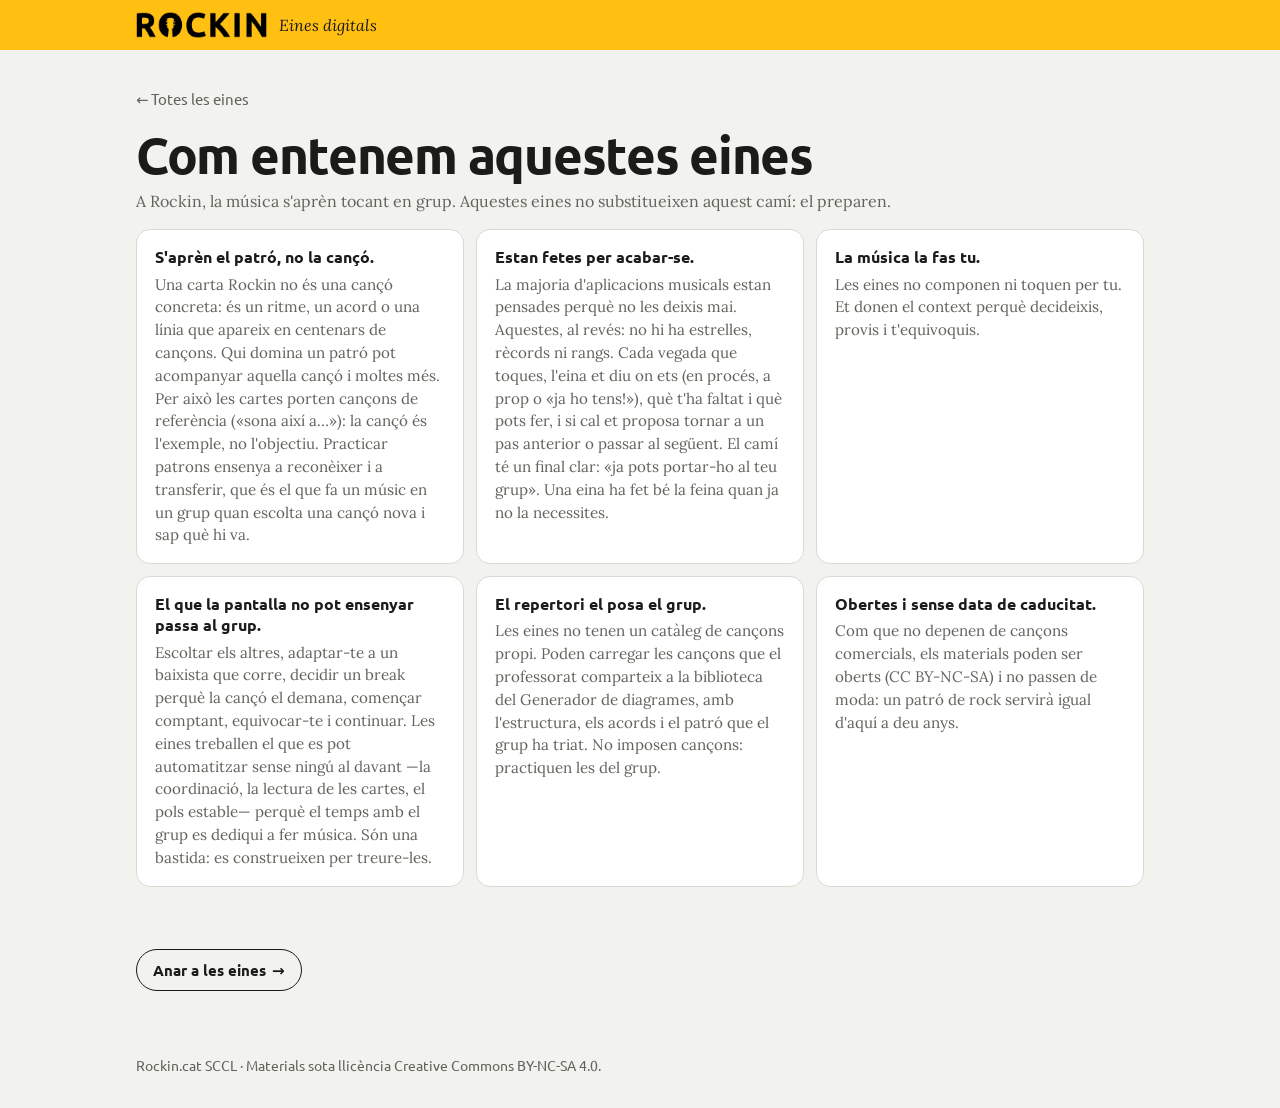
==== com-les-entenem.html @ 5605cfcc "«Com entenem aquestes eines» passa a una pàgina pròpia" ====
<!doctype html>
<html lang="ca">
<head>
<meta charset="utf-8">
<meta name="viewport" content="width=device-width, initial-scale=1, viewport-fit=cover">
<title>Com entenem les eines Rockin</title>
<meta name="description" content="Per què les eines digitals Rockin funcionen com a bastides: patrons, final del camí, el grup com a destí.">
<link rel="icon" type="image/png" href="marca/favicon.png">
<link rel="preconnect" href="https://fonts.googleapis.com">
<link rel="preconnect" href="https://fonts.gstatic.com" crossorigin>
<link href="https://fonts.googleapis.com/css2?family=Lora:ital,wght@0,400;0,600;1,400&family=Ubuntu:wght@400;500;700&family=Ubuntu+Mono&display=swap" rel="stylesheet">
<style>
/* Portada: barra groga Rockin, presentació breu i eines agrupades per ús (aprendre a tocar / preparar i crear) */
:root{
  --paper:#F2F2EF; --surface:#FFFFFF; --ink:#1B1B19; --muted:#63625C; --line:#DAD9D3;
  --yellow:#FFC012; --on-yellow:#1B1B19;
  --c-gtr:#E8A800; --c-bass:#1FA597; --c-drum:#E2476F; --c-keys:#2E95D3; --c-lang:#8A63D2; --c-voice:#E07A2E; --c-tools:#4F5B66;
  --f-ui:'Ubuntu','Trebuchet MS',system-ui,sans-serif; --f-text:'Lora',Georgia,serif; --f-mono:'Ubuntu Mono',ui-monospace,Menlo,monospace;
}
@media (prefers-color-scheme: dark){:root:not([data-theme="light"]){--paper:#131312;--surface:#1C1C1A;--ink:#ECEBE6;--muted:#A2A098;--line:#33322E;color-scheme:dark}}
:root[data-theme="dark"]{--paper:#131312;--surface:#1C1C1A;--ink:#ECEBE6;--muted:#A2A098;--line:#33322E;color-scheme:dark}
*{box-sizing:border-box}
html{padding-top:env(safe-area-inset-top,0px);padding-bottom:env(safe-area-inset-bottom,0px)}
body{margin:0;background:var(--paper);color:var(--ink);font-family:var(--f-ui);font-size:16px;line-height:1.5}
a{color:inherit}
:focus-visible{outline:3px solid #2B57D1;outline-offset:2px}
.bar{background:var(--yellow);color:var(--on-yellow)}
.bar-in{max-width:1040px;margin:0 auto;padding:12px 16px;display:flex;align-items:center;gap:12px}
.logo{height:1.6rem;width:auto;display:block;filter:brightness(0)}
.bar .sub{font-family:var(--f-text);font-style:italic}
main{max-width:1040px;margin:0 auto;padding-inline:16px;padding-block:36px 64px}
.hero{display:grid;gap:10px;margin-bottom:40px;max-width:62ch}
.kicker{font-family:var(--f-mono);font-size:.82rem;color:var(--muted);letter-spacing:.05em}
h1{margin:0;font-size:clamp(2rem,5.4vw,3.2rem);line-height:1.05;letter-spacing:-.025em;text-wrap:balance}
.lead{margin:0;font-family:var(--f-text);font-size:1.12rem;color:var(--muted)}
section{margin-bottom:40px}
h2{margin:0 0 4px;font-size:1.35rem;letter-spacing:-.01em}
.principis{margin-bottom:44px}
.pgrid{display:grid;grid-template-columns:repeat(auto-fill,minmax(300px,1fr));gap:12px;margin-top:4px}
.pgrid article{background:var(--surface);border:1.5px solid var(--line);border-radius:14px;padding:16px 18px;min-width:0}
.pgrid h3{margin:0 0 6px;font-size:1.02rem;line-height:1.3}
.pgrid p{margin:0;font-family:var(--f-text);font-size:.95rem;color:var(--muted)}
.sec-sub{margin:0 0 16px;font-family:var(--f-text);color:var(--muted)}
.grid{display:grid;grid-template-columns:repeat(auto-fill,minmax(290px,1fr));gap:14px}
.tool{position:relative;display:flex;flex-direction:column;gap:8px;background:var(--surface);border:1.5px solid var(--line);border-radius:14px;padding:16px;text-decoration:none;transition:border-color .15s,transform .15s;min-width:0}
.tool:hover{border-color:var(--ink);transform:translateY(-2px)}
.head{display:flex;align-items:center;gap:12px}
.ic{flex:none;width:44px;height:44px;border-radius:11px;background:var(--c);color:#1B1B19;display:grid;place-items:center}
.ic svg{width:26px;height:26px}
.tool h3{margin:0;font-size:1.12rem;line-height:1.25}
.tool p{margin:0;font-family:var(--f-text);font-size:.97rem;color:var(--muted)}
.foot{display:flex;align-items:flex-end;justify-content:space-between;gap:10px;margin-top:auto;padding-top:6px}
.tags{display:flex;flex-wrap:wrap;gap:6px}
.tags span{font-family:var(--f-mono);font-size:.75rem;border:1px solid var(--line);border-radius:6px;padding:1px 7px;color:var(--muted)}
.go{flex:none;font-weight:700;font-size:.92rem}
.go::after{content:" →"}
.shot{display:block;margin:-16px -16px 6px;aspect-ratio:8/5;overflow:hidden;border-radius:12.5px 12.5px 0 0;border-bottom:4px solid var(--c);background:var(--line)}
.shot img{width:100%;height:100%;object-fit:cover;object-position:top left;display:block;transition:transform .3s}
.tool:hover .shot img{transform:scale(1.03)}
.tool:has(.shot) .head{padding-right:0}
.stretch{position:absolute;inset:0;border-radius:14px;z-index:1}
.hero-link{display:inline-flex;justify-self:start;align-self:start;width:fit-content;align-items:center;gap:6px;margin-top:18px;padding:9px 16px;border:1.5px solid var(--ink);border-radius:99px;color:var(--ink);text-decoration:none;font-weight:700;font-size:.95rem}
.hero-link:hover{background:var(--ink);color:var(--surface)}
.hero-link::after{content:"→"}
.bar-in a.home{display:flex;align-items:center;gap:12px;color:inherit;text-decoration:none}
.back{display:inline-block;margin:0 0 18px;color:var(--muted);text-decoration:none;font-size:.92rem}
.back:hover{color:var(--ink)}
#noves[hidden]{display:none}
footer{max-width:1040px;margin:0 auto;padding:0 16px 32px;color:var(--muted);font-size:.85rem;display:grid;gap:4px}
@media (prefers-reduced-motion:reduce){*{transition:none!important}}
</style>
</head>
<body>
<header class="bar"><div class="bar-in"><a class="home" href="./"><img class="logo" src="marca/rockin-wordmark.png" alt="ROCKIN" width="720" height="141"><span class="sub">Eines digitals</span></a></div></header>
<main>
  <a class="back" href="./">← Totes les eines</a>
  <section class="principis" id="com">
    <h1 style="margin:0 0 8px">Com entenem aquestes eines</h1>
    <p class="sec-sub">A Rockin, la música s'aprèn tocant en grup. Aquestes eines no substitueixen aquest camí: el preparen.</p>
    <div class="pgrid"><article><h3>S'aprèn el patró, no la cançó.</h3><p>Una carta Rockin no és una cançó concreta: és un ritme, un acord o una línia que apareix en centenars de cançons. Qui domina un patró pot acompanyar aquella cançó i moltes més. Per això les cartes porten cançons de referència («sona així a…»): la cançó és l'exemple, no l'objectiu. Practicar patrons ensenya a reconèixer i a transferir, que és el que fa un músic en un grup quan escolta una cançó nova i sap què hi va.</p></article><article><h3>Estan fetes per acabar-se.</h3><p>La majoria d'aplicacions musicals estan pensades perquè no les deixis mai. Aquestes, al revés: no hi ha estrelles, rècords ni rangs. Cada vegada que toques, l'eina et diu on ets (en procés, a prop o «ja ho tens!»), què t'ha faltat i què pots fer, i si cal et proposa tornar a un pas anterior o passar al següent. El camí té un final clar: «ja pots portar-ho al teu grup». Una eina ha fet bé la feina quan ja no la necessites.</p></article><article><h3>La música la fas tu.</h3><p>Les eines no componen ni toquen per tu. Et donen el context perquè decideixis, provis i t'equivoquis.</p></article><article><h3>El que la pantalla no pot ensenyar passa al grup.</h3><p>Escoltar els altres, adaptar-te a un baixista que corre, decidir un break perquè la cançó el demana, començar comptant, equivocar-te i continuar. Les eines treballen el que es pot automatitzar sense ningú al davant —la coordinació, la lectura de les cartes, el pols estable— perquè el temps amb el grup es dediqui a fer música. Són una bastida: es construeixen per treure-les.</p></article><article><h3>El repertori el posa el grup.</h3><p>Les eines no tenen un catàleg de cançons propi. Poden carregar les cançons que el professorat comparteix a la biblioteca del Generador de diagrames, amb l'estructura, els acords i el patró que el grup ha triat. No imposen cançons: practiquen les del grup.</p></article><article><h3>Obertes i sense data de caducitat.</h3><p>Com que no depenen de cançons comercials, els materials poden ser oberts (CC BY-NC-SA) i no passen de moda: un patró de rock servirà igual d'aquí a deu anys.</p></article></div>
  </section>
  <a class="hero-link" href="./">Anar a les eines</a>
</main>
<footer><span>Rockin.cat SCCL · Materials sota llicència Creative Commons BY-NC-SA 4.0.</span></footer>
</body>
</html>
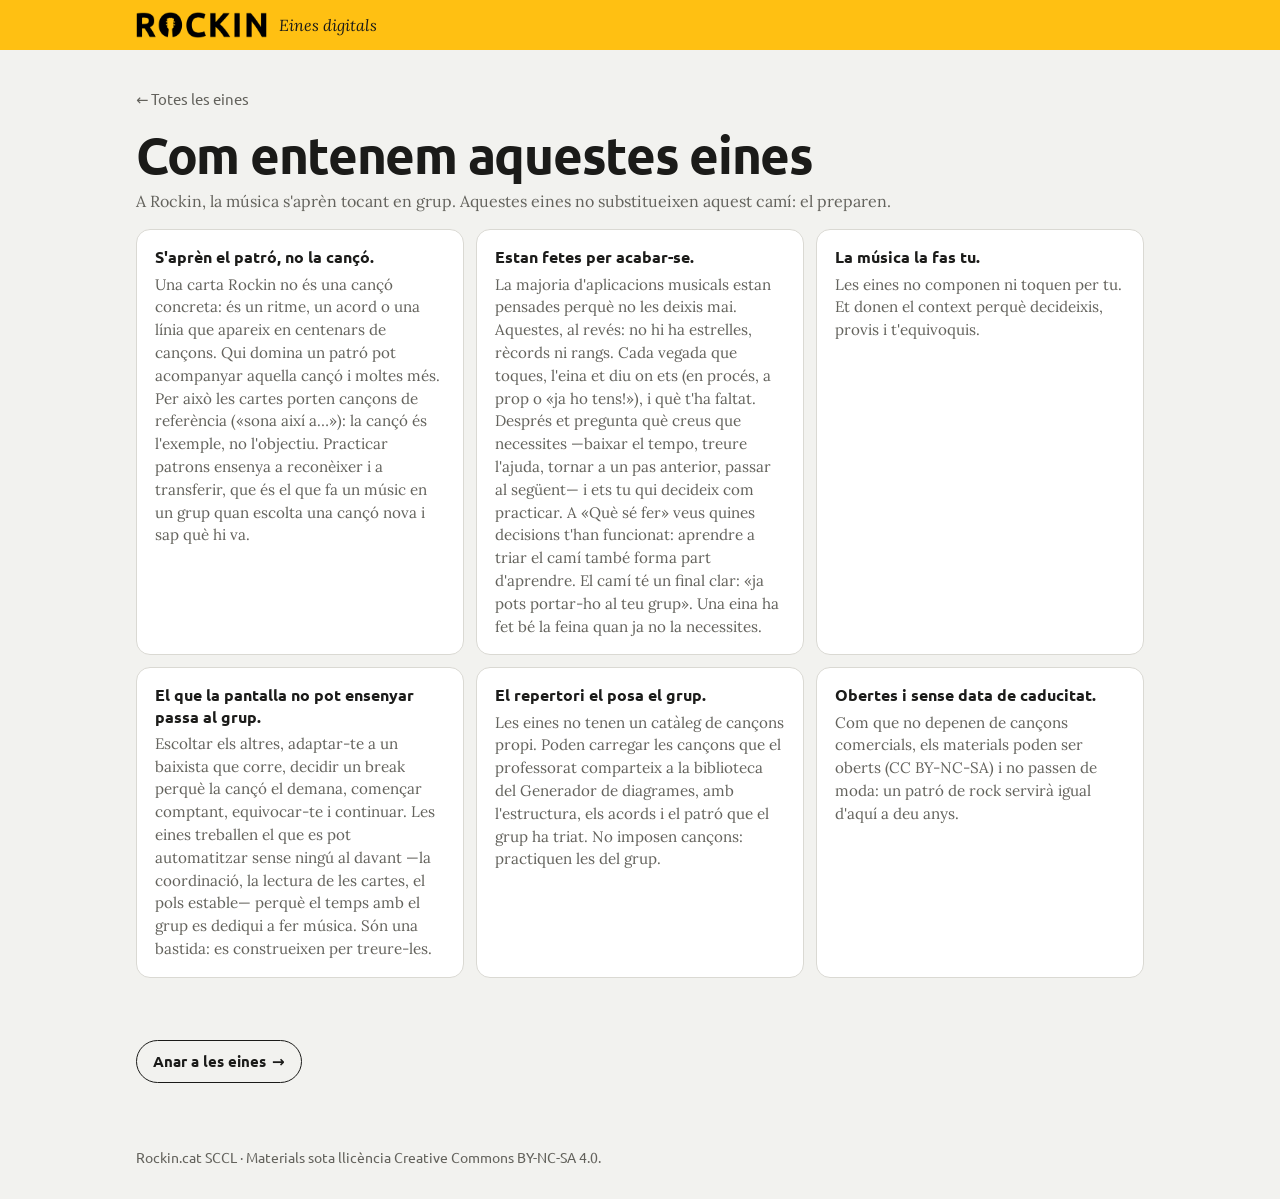
==== commit 448816ac: "Com entenem les eines: l'alumnat tria com practicar" ====
--- a/com-les-entenem.html
+++ b/com-les-entenem.html
@@ -77,7 +77,7 @@
   <section class="principis" id="com">
     <h1 style="margin:0 0 8px">Com entenem aquestes eines</h1>
     <p class="sec-sub">A Rockin, la música s'aprèn tocant en grup. Aquestes eines no substitueixen aquest camí: el preparen.</p>
-    <div class="pgrid"><article><h3>S'aprèn el patró, no la cançó.</h3><p>Una carta Rockin no és una cançó concreta: és un ritme, un acord o una línia que apareix en centenars de cançons. Qui domina un patró pot acompanyar aquella cançó i moltes més. Per això les cartes porten cançons de referència («sona així a…»): la cançó és l'exemple, no l'objectiu. Practicar patrons ensenya a reconèixer i a transferir, que és el que fa un músic en un grup quan escolta una cançó nova i sap què hi va.</p></article><article><h3>Estan fetes per acabar-se.</h3><p>La majoria d'aplicacions musicals estan pensades perquè no les deixis mai. Aquestes, al revés: no hi ha estrelles, rècords ni rangs. Cada vegada que toques, l'eina et diu on ets (en procés, a prop o «ja ho tens!»), què t'ha faltat i què pots fer, i si cal et proposa tornar a un pas anterior o passar al següent. El camí té un final clar: «ja pots portar-ho al teu grup». Una eina ha fet bé la feina quan ja no la necessites.</p></article><article><h3>La música la fas tu.</h3><p>Les eines no componen ni toquen per tu. Et donen el context perquè decideixis, provis i t'equivoquis.</p></article><article><h3>El que la pantalla no pot ensenyar passa al grup.</h3><p>Escoltar els altres, adaptar-te a un baixista que corre, decidir un break perquè la cançó el demana, començar comptant, equivocar-te i continuar. Les eines treballen el que es pot automatitzar sense ningú al davant —la coordinació, la lectura de les cartes, el pols estable— perquè el temps amb el grup es dediqui a fer música. Són una bastida: es construeixen per treure-les.</p></article><article><h3>El repertori el posa el grup.</h3><p>Les eines no tenen un catàleg de cançons propi. Poden carregar les cançons que el professorat comparteix a la biblioteca del Generador de diagrames, amb l'estructura, els acords i el patró que el grup ha triat. No imposen cançons: practiquen les del grup.</p></article><article><h3>Obertes i sense data de caducitat.</h3><p>Com que no depenen de cançons comercials, els materials poden ser oberts (CC BY-NC-SA) i no passen de moda: un patró de rock servirà igual d'aquí a deu anys.</p></article></div>
+    <div class="pgrid"><article><h3>S'aprèn el patró, no la cançó.</h3><p>Una carta Rockin no és una cançó concreta: és un ritme, un acord o una línia que apareix en centenars de cançons. Qui domina un patró pot acompanyar aquella cançó i moltes més. Per això les cartes porten cançons de referència («sona així a…»): la cançó és l'exemple, no l'objectiu. Practicar patrons ensenya a reconèixer i a transferir, que és el que fa un músic en un grup quan escolta una cançó nova i sap què hi va.</p></article><article><h3>Estan fetes per acabar-se.</h3><p>La majoria d'aplicacions musicals estan pensades perquè no les deixis mai. Aquestes, al revés: no hi ha estrelles, rècords ni rangs. Cada vegada que toques, l'eina et diu on ets (en procés, a prop o «ja ho tens!»), i què t'ha faltat. Després et pregunta què creus que necessites —baixar el tempo, treure l'ajuda, tornar a un pas anterior, passar al següent— i ets tu qui decideix com practicar. A «Què sé fer» veus quines decisions t'han funcionat: aprendre a triar el camí també forma part d'aprendre. El camí té un final clar: «ja pots portar-ho al teu grup». Una eina ha fet bé la feina quan ja no la necessites.</p></article><article><h3>La música la fas tu.</h3><p>Les eines no componen ni toquen per tu. Et donen el context perquè decideixis, provis i t'equivoquis.</p></article><article><h3>El que la pantalla no pot ensenyar passa al grup.</h3><p>Escoltar els altres, adaptar-te a un baixista que corre, decidir un break perquè la cançó el demana, començar comptant, equivocar-te i continuar. Les eines treballen el que es pot automatitzar sense ningú al davant —la coordinació, la lectura de les cartes, el pols estable— perquè el temps amb el grup es dediqui a fer música. Són una bastida: es construeixen per treure-les.</p></article><article><h3>El repertori el posa el grup.</h3><p>Les eines no tenen un catàleg de cançons propi. Poden carregar les cançons que el professorat comparteix a la biblioteca del Generador de diagrames, amb l'estructura, els acords i el patró que el grup ha triat. No imposen cançons: practiquen les del grup.</p></article><article><h3>Obertes i sense data de caducitat.</h3><p>Com que no depenen de cançons comercials, els materials poden ser oberts (CC BY-NC-SA) i no passen de moda: un patró de rock servirà igual d'aquí a deu anys.</p></article></div>
   </section>
   <a class="hero-link" href="./">Anar a les eines</a>
 </main>
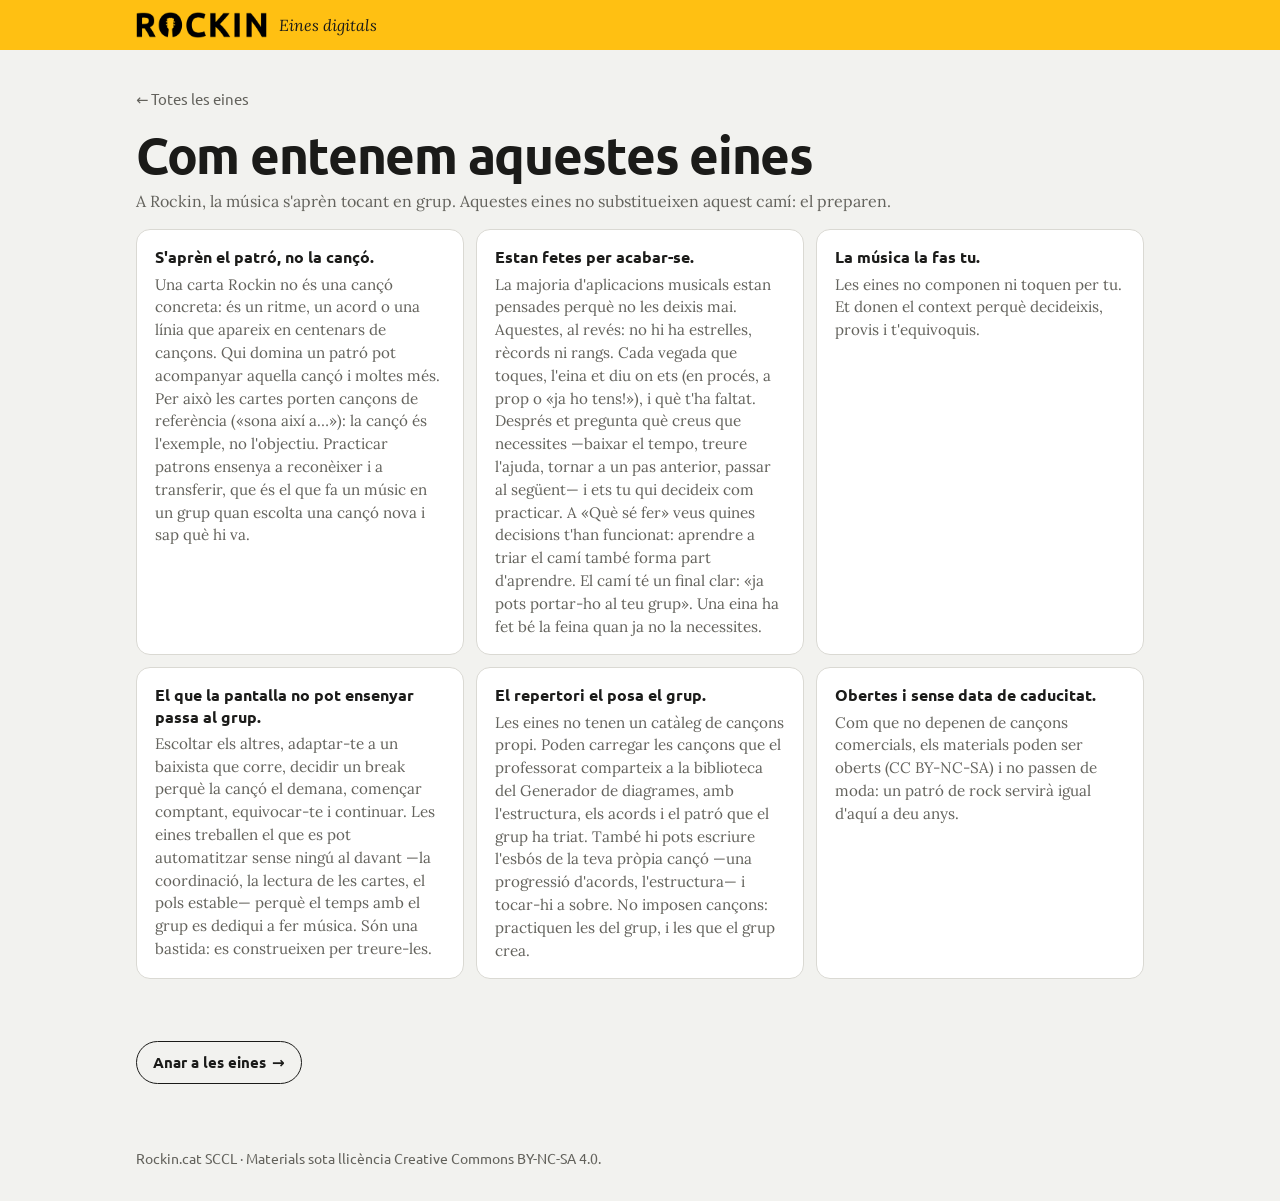
==== commit bef0c36b: "Com entenem les eines: tocar sobre les cançons pròpies" ====
--- a/com-les-entenem.html
+++ b/com-les-entenem.html
@@ -77,7 +77,7 @@
   <section class="principis" id="com">
     <h1 style="margin:0 0 8px">Com entenem aquestes eines</h1>
     <p class="sec-sub">A Rockin, la música s'aprèn tocant en grup. Aquestes eines no substitueixen aquest camí: el preparen.</p>
-    <div class="pgrid"><article><h3>S'aprèn el patró, no la cançó.</h3><p>Una carta Rockin no és una cançó concreta: és un ritme, un acord o una línia que apareix en centenars de cançons. Qui domina un patró pot acompanyar aquella cançó i moltes més. Per això les cartes porten cançons de referència («sona així a…»): la cançó és l'exemple, no l'objectiu. Practicar patrons ensenya a reconèixer i a transferir, que és el que fa un músic en un grup quan escolta una cançó nova i sap què hi va.</p></article><article><h3>Estan fetes per acabar-se.</h3><p>La majoria d'aplicacions musicals estan pensades perquè no les deixis mai. Aquestes, al revés: no hi ha estrelles, rècords ni rangs. Cada vegada que toques, l'eina et diu on ets (en procés, a prop o «ja ho tens!»), i què t'ha faltat. Després et pregunta què creus que necessites —baixar el tempo, treure l'ajuda, tornar a un pas anterior, passar al següent— i ets tu qui decideix com practicar. A «Què sé fer» veus quines decisions t'han funcionat: aprendre a triar el camí també forma part d'aprendre. El camí té un final clar: «ja pots portar-ho al teu grup». Una eina ha fet bé la feina quan ja no la necessites.</p></article><article><h3>La música la fas tu.</h3><p>Les eines no componen ni toquen per tu. Et donen el context perquè decideixis, provis i t'equivoquis.</p></article><article><h3>El que la pantalla no pot ensenyar passa al grup.</h3><p>Escoltar els altres, adaptar-te a un baixista que corre, decidir un break perquè la cançó el demana, començar comptant, equivocar-te i continuar. Les eines treballen el que es pot automatitzar sense ningú al davant —la coordinació, la lectura de les cartes, el pols estable— perquè el temps amb el grup es dediqui a fer música. Són una bastida: es construeixen per treure-les.</p></article><article><h3>El repertori el posa el grup.</h3><p>Les eines no tenen un catàleg de cançons propi. Poden carregar les cançons que el professorat comparteix a la biblioteca del Generador de diagrames, amb l'estructura, els acords i el patró que el grup ha triat. No imposen cançons: practiquen les del grup.</p></article><article><h3>Obertes i sense data de caducitat.</h3><p>Com que no depenen de cançons comercials, els materials poden ser oberts (CC BY-NC-SA) i no passen de moda: un patró de rock servirà igual d'aquí a deu anys.</p></article></div>
+    <div class="pgrid"><article><h3>S'aprèn el patró, no la cançó.</h3><p>Una carta Rockin no és una cançó concreta: és un ritme, un acord o una línia que apareix en centenars de cançons. Qui domina un patró pot acompanyar aquella cançó i moltes més. Per això les cartes porten cançons de referència («sona així a…»): la cançó és l'exemple, no l'objectiu. Practicar patrons ensenya a reconèixer i a transferir, que és el que fa un músic en un grup quan escolta una cançó nova i sap què hi va.</p></article><article><h3>Estan fetes per acabar-se.</h3><p>La majoria d'aplicacions musicals estan pensades perquè no les deixis mai. Aquestes, al revés: no hi ha estrelles, rècords ni rangs. Cada vegada que toques, l'eina et diu on ets (en procés, a prop o «ja ho tens!»), i què t'ha faltat. Després et pregunta què creus que necessites —baixar el tempo, treure l'ajuda, tornar a un pas anterior, passar al següent— i ets tu qui decideix com practicar. A «Què sé fer» veus quines decisions t'han funcionat: aprendre a triar el camí també forma part d'aprendre. El camí té un final clar: «ja pots portar-ho al teu grup». Una eina ha fet bé la feina quan ja no la necessites.</p></article><article><h3>La música la fas tu.</h3><p>Les eines no componen ni toquen per tu. Et donen el context perquè decideixis, provis i t'equivoquis.</p></article><article><h3>El que la pantalla no pot ensenyar passa al grup.</h3><p>Escoltar els altres, adaptar-te a un baixista que corre, decidir un break perquè la cançó el demana, començar comptant, equivocar-te i continuar. Les eines treballen el que es pot automatitzar sense ningú al davant —la coordinació, la lectura de les cartes, el pols estable— perquè el temps amb el grup es dediqui a fer música. Són una bastida: es construeixen per treure-les.</p></article><article><h3>El repertori el posa el grup.</h3><p>Les eines no tenen un catàleg de cançons propi. Poden carregar les cançons que el professorat comparteix a la biblioteca del Generador de diagrames, amb l'estructura, els acords i el patró que el grup ha triat. També hi pots escriure l'esbós de la teva pròpia cançó —una progressió d'acords, l'estructura— i tocar-hi a sobre. No imposen cançons: practiquen les del grup, i les que el grup crea.</p></article><article><h3>Obertes i sense data de caducitat.</h3><p>Com que no depenen de cançons comercials, els materials poden ser oberts (CC BY-NC-SA) i no passen de moda: un patró de rock servirà igual d'aquí a deu anys.</p></article></div>
   </section>
   <a class="hero-link" href="./">Anar a les eines</a>
 </main>
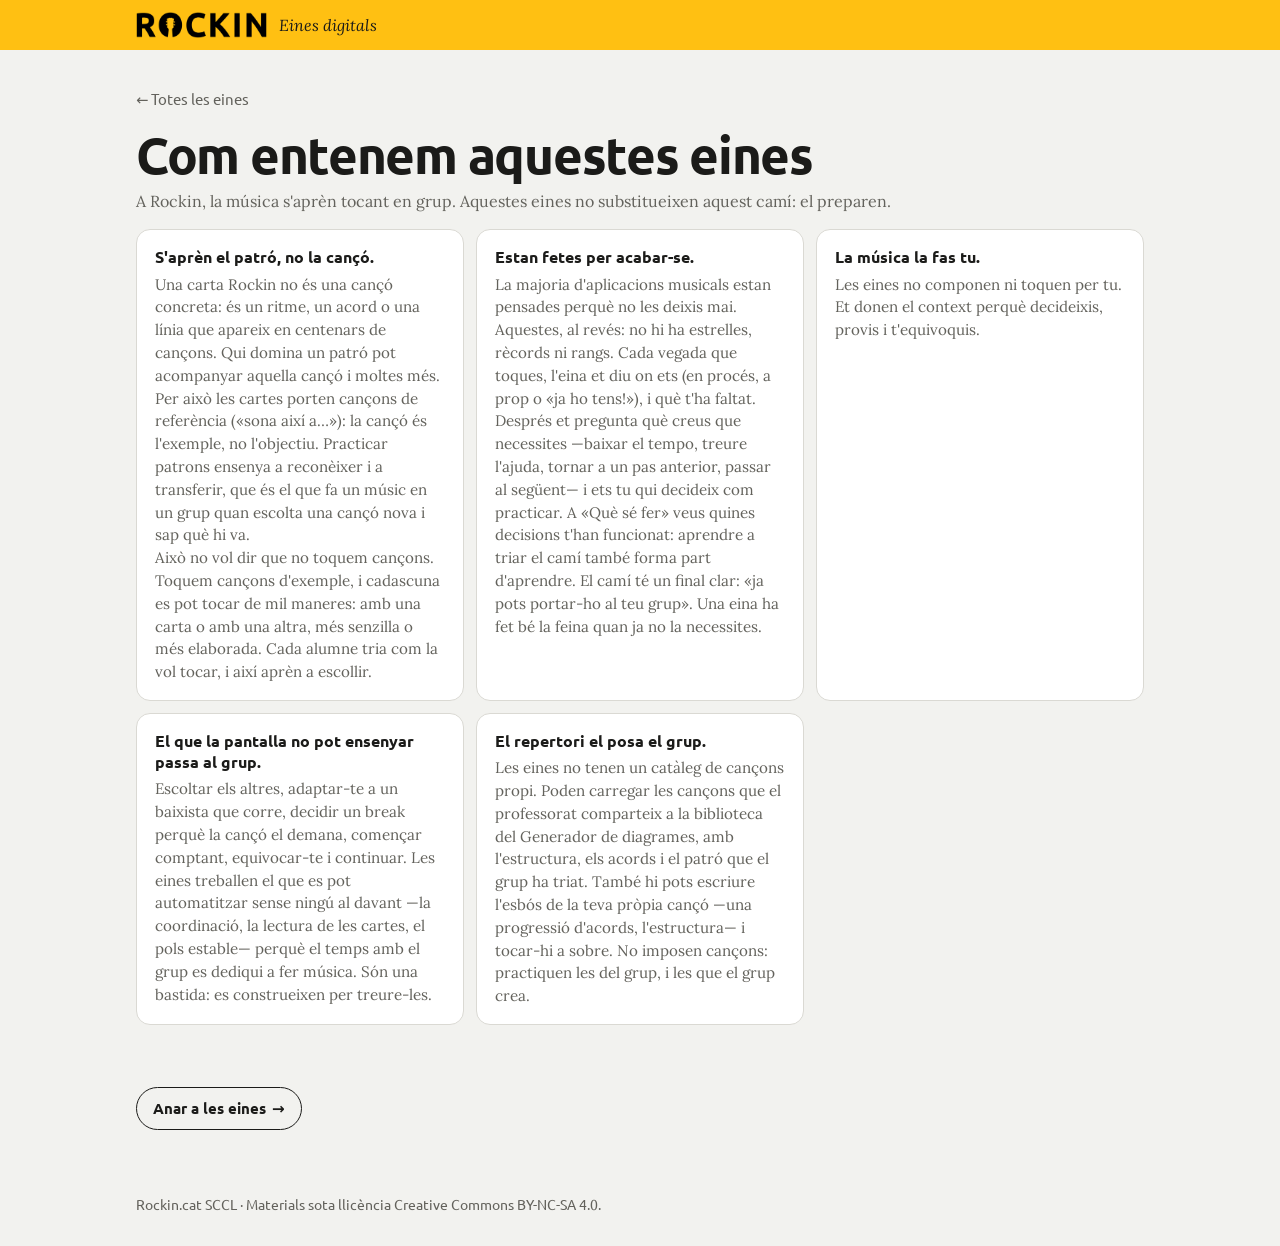
==== commit f1f6294a: "Com entenem les eines: toquem cançons de mil maneres; treu «sense data de caducitat» Co-Authored-By:" ====
--- a/com-les-entenem.html
+++ b/com-les-entenem.html
@@ -77,7 +77,7 @@
   <section class="principis" id="com">
     <h1 style="margin:0 0 8px">Com entenem aquestes eines</h1>
     <p class="sec-sub">A Rockin, la música s'aprèn tocant en grup. Aquestes eines no substitueixen aquest camí: el preparen.</p>
-    <div class="pgrid"><article><h3>S'aprèn el patró, no la cançó.</h3><p>Una carta Rockin no és una cançó concreta: és un ritme, un acord o una línia que apareix en centenars de cançons. Qui domina un patró pot acompanyar aquella cançó i moltes més. Per això les cartes porten cançons de referència («sona així a…»): la cançó és l'exemple, no l'objectiu. Practicar patrons ensenya a reconèixer i a transferir, que és el que fa un músic en un grup quan escolta una cançó nova i sap què hi va.</p></article><article><h3>Estan fetes per acabar-se.</h3><p>La majoria d'aplicacions musicals estan pensades perquè no les deixis mai. Aquestes, al revés: no hi ha estrelles, rècords ni rangs. Cada vegada que toques, l'eina et diu on ets (en procés, a prop o «ja ho tens!»), i què t'ha faltat. Després et pregunta què creus que necessites —baixar el tempo, treure l'ajuda, tornar a un pas anterior, passar al següent— i ets tu qui decideix com practicar. A «Què sé fer» veus quines decisions t'han funcionat: aprendre a triar el camí també forma part d'aprendre. El camí té un final clar: «ja pots portar-ho al teu grup». Una eina ha fet bé la feina quan ja no la necessites.</p></article><article><h3>La música la fas tu.</h3><p>Les eines no componen ni toquen per tu. Et donen el context perquè decideixis, provis i t'equivoquis.</p></article><article><h3>El que la pantalla no pot ensenyar passa al grup.</h3><p>Escoltar els altres, adaptar-te a un baixista que corre, decidir un break perquè la cançó el demana, començar comptant, equivocar-te i continuar. Les eines treballen el que es pot automatitzar sense ningú al davant —la coordinació, la lectura de les cartes, el pols estable— perquè el temps amb el grup es dediqui a fer música. Són una bastida: es construeixen per treure-les.</p></article><article><h3>El repertori el posa el grup.</h3><p>Les eines no tenen un catàleg de cançons propi. Poden carregar les cançons que el professorat comparteix a la biblioteca del Generador de diagrames, amb l'estructura, els acords i el patró que el grup ha triat. També hi pots escriure l'esbós de la teva pròpia cançó —una progressió d'acords, l'estructura— i tocar-hi a sobre. No imposen cançons: practiquen les del grup, i les que el grup crea.</p></article><article><h3>Obertes i sense data de caducitat.</h3><p>Com que no depenen de cançons comercials, els materials poden ser oberts (CC BY-NC-SA) i no passen de moda: un patró de rock servirà igual d'aquí a deu anys.</p></article></div>
+    <div class="pgrid"><article><h3>S'aprèn el patró, no la cançó.</h3><p>Una carta Rockin no és una cançó concreta: és un ritme, un acord o una línia que apareix en centenars de cançons. Qui domina un patró pot acompanyar aquella cançó i moltes més. Per això les cartes porten cançons de referència («sona així a…»): la cançó és l'exemple, no l'objectiu. Practicar patrons ensenya a reconèixer i a transferir, que és el que fa un músic en un grup quan escolta una cançó nova i sap què hi va.</p><p>Això no vol dir que no toquem cançons. Toquem cançons d'exemple, i cadascuna es pot tocar de mil maneres: amb una carta o amb una altra, més senzilla o més elaborada. Cada alumne tria com la vol tocar, i així aprèn a escollir.</p></article><article><h3>Estan fetes per acabar-se.</h3><p>La majoria d'aplicacions musicals estan pensades perquè no les deixis mai. Aquestes, al revés: no hi ha estrelles, rècords ni rangs. Cada vegada que toques, l'eina et diu on ets (en procés, a prop o «ja ho tens!»), i què t'ha faltat. Després et pregunta què creus que necessites —baixar el tempo, treure l'ajuda, tornar a un pas anterior, passar al següent— i ets tu qui decideix com practicar. A «Què sé fer» veus quines decisions t'han funcionat: aprendre a triar el camí també forma part d'aprendre. El camí té un final clar: «ja pots portar-ho al teu grup». Una eina ha fet bé la feina quan ja no la necessites.</p></article><article><h3>La música la fas tu.</h3><p>Les eines no componen ni toquen per tu. Et donen el context perquè decideixis, provis i t'equivoquis.</p></article><article><h3>El que la pantalla no pot ensenyar passa al grup.</h3><p>Escoltar els altres, adaptar-te a un baixista que corre, decidir un break perquè la cançó el demana, començar comptant, equivocar-te i continuar. Les eines treballen el que es pot automatitzar sense ningú al davant —la coordinació, la lectura de les cartes, el pols estable— perquè el temps amb el grup es dediqui a fer música. Són una bastida: es construeixen per treure-les.</p></article><article><h3>El repertori el posa el grup.</h3><p>Les eines no tenen un catàleg de cançons propi. Poden carregar les cançons que el professorat comparteix a la biblioteca del Generador de diagrames, amb l'estructura, els acords i el patró que el grup ha triat. També hi pots escriure l'esbós de la teva pròpia cançó —una progressió d'acords, l'estructura— i tocar-hi a sobre. No imposen cançons: practiquen les del grup, i les que el grup crea.</p></article></div>
   </section>
   <a class="hero-link" href="./">Anar a les eines</a>
 </main>
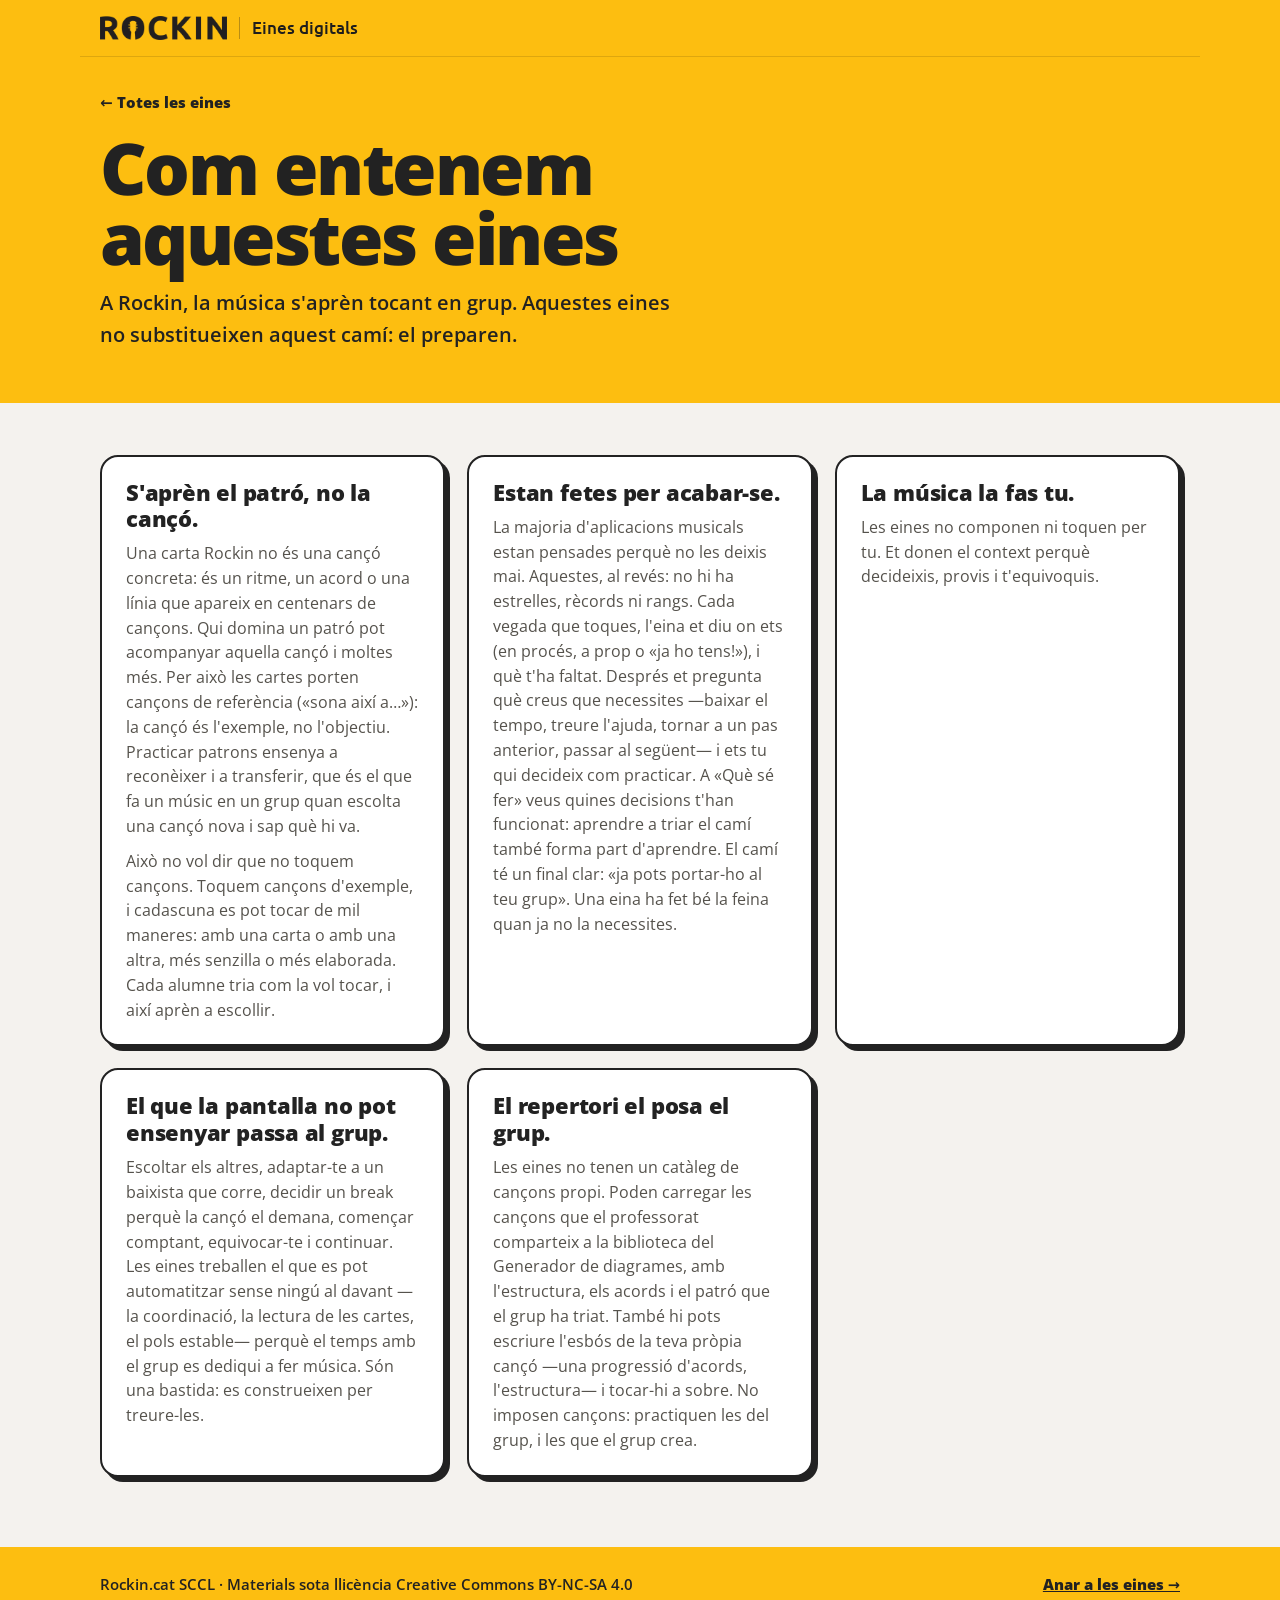
==== commit b81bd829: "Portada i «Com les entenem» amb la marca Rockin en groc i negre" ====
--- a/com-les-entenem.html
+++ b/com-les-entenem.html
@@ -8,79 +8,51 @@
 <link rel="icon" type="image/png" href="marca/favicon.png">
 <link rel="preconnect" href="https://fonts.googleapis.com">
 <link rel="preconnect" href="https://fonts.gstatic.com" crossorigin>
-<link href="https://fonts.googleapis.com/css2?family=Lora:ital,wght@0,400;0,600;1,400&family=Ubuntu:wght@400;500;700&family=Ubuntu+Mono&display=swap" rel="stylesheet">
+<link href="https://fonts.googleapis.com/css2?family=Open+Sans:wght@400;600;700;800&family=Ubuntu:wght@500&display=swap" rel="stylesheet">
+<link rel="stylesheet" href="/marca/capcalera.css">
 <style>
-/* Portada: barra groga Rockin, presentació breu i eines agrupades per ús (aprendre a tocar / preparar i crear) */
-:root{
-  --paper:#F2F2EF; --surface:#FFFFFF; --ink:#1B1B19; --muted:#63625C; --line:#DAD9D3;
-  --yellow:#FFC012; --on-yellow:#1B1B19;
-  --c-gtr:#E8A800; --c-bass:#1FA597; --c-drum:#E2476F; --c-keys:#2E95D3; --c-lang:#8A63D2; --c-voice:#E07A2E; --c-tools:#4F5B66;
-  --f-ui:'Ubuntu','Trebuchet MS',system-ui,sans-serif; --f-text:'Lora',Georgia,serif; --f-mono:'Ubuntu Mono',ui-monospace,Menlo,monospace;
-}
-@media (prefers-color-scheme: dark){:root:not([data-theme="light"]){--paper:#131312;--surface:#1C1C1A;--ink:#ECEBE6;--muted:#A2A098;--line:#33322E;color-scheme:dark}}
-:root[data-theme="dark"]{--paper:#131312;--surface:#1C1C1A;--ink:#ECEBE6;--muted:#A2A098;--line:#33322E;color-scheme:dark}
+/* Com entenem aquestes eines: la marca Rockin en groc i negre, com la portada */
+:root{--groc:#FDBE10;--tinta:#222;--paper:#F4F2EE;--blanc:#fff;--gris:#55524C}
 *{box-sizing:border-box}
-html{padding-top:env(safe-area-inset-top,0px);padding-bottom:env(safe-area-inset-bottom,0px)}
-body{margin:0;background:var(--paper);color:var(--ink);font-family:var(--f-ui);font-size:16px;line-height:1.5}
+body{margin:0;background:var(--paper);color:var(--tinta);font-family:"Open Sans",system-ui,sans-serif;font-size:16px;line-height:1.6}
 a{color:inherit}
-:focus-visible{outline:3px solid #2B57D1;outline-offset:2px}
-.bar{background:var(--yellow);color:var(--on-yellow)}
-.bar-in{max-width:1040px;margin:0 auto;padding:12px 16px;display:flex;align-items:center;gap:12px}
-.logo{height:1.6rem;width:auto;display:block;filter:brightness(0)}
-.bar .sub{font-family:var(--f-text);font-style:italic}
-main{max-width:1040px;margin:0 auto;padding-inline:16px;padding-block:36px 64px}
-.hero{display:grid;gap:10px;margin-bottom:40px;max-width:62ch}
-.kicker{font-family:var(--f-mono);font-size:.82rem;color:var(--muted);letter-spacing:.05em}
-h1{margin:0;font-size:clamp(2rem,5.4vw,3.2rem);line-height:1.05;letter-spacing:-.025em;text-wrap:balance}
-.lead{margin:0;font-family:var(--f-text);font-size:1.12rem;color:var(--muted)}
-section{margin-bottom:40px}
-h2{margin:0 0 4px;font-size:1.35rem;letter-spacing:-.01em}
-.principis{margin-bottom:44px}
-.pgrid{display:grid;grid-template-columns:repeat(auto-fill,minmax(300px,1fr));gap:12px;margin-top:4px}
-.pgrid article{background:var(--surface);border:1.5px solid var(--line);border-radius:14px;padding:16px 18px;min-width:0}
-.pgrid h3{margin:0 0 6px;font-size:1.02rem;line-height:1.3}
-.pgrid p{margin:0;font-family:var(--f-text);font-size:.95rem;color:var(--muted)}
-.sec-sub{margin:0 0 16px;font-family:var(--f-text);color:var(--muted)}
-.grid{display:grid;grid-template-columns:repeat(auto-fill,minmax(290px,1fr));gap:14px}
-.tool{position:relative;display:flex;flex-direction:column;gap:8px;background:var(--surface);border:1.5px solid var(--line);border-radius:14px;padding:16px;text-decoration:none;transition:border-color .15s,transform .15s;min-width:0}
-.tool:hover{border-color:var(--ink);transform:translateY(-2px)}
-.head{display:flex;align-items:center;gap:12px}
-.ic{flex:none;width:44px;height:44px;border-radius:11px;background:var(--c);color:#1B1B19;display:grid;place-items:center}
-.ic svg{width:26px;height:26px}
-.tool h3{margin:0;font-size:1.12rem;line-height:1.25}
-.tool p{margin:0;font-family:var(--f-text);font-size:.97rem;color:var(--muted)}
-.foot{display:flex;align-items:flex-end;justify-content:space-between;gap:10px;margin-top:auto;padding-top:6px}
-.tags{display:flex;flex-wrap:wrap;gap:6px}
-.tags span{font-family:var(--f-mono);font-size:.75rem;border:1px solid var(--line);border-radius:6px;padding:1px 7px;color:var(--muted)}
-.go{flex:none;font-weight:700;font-size:.92rem}
-.go::after{content:" →"}
-.shot{display:block;margin:-16px -16px 6px;aspect-ratio:8/5;overflow:hidden;border-radius:12.5px 12.5px 0 0;border-bottom:4px solid var(--c);background:var(--line)}
-.shot img{width:100%;height:100%;object-fit:cover;object-position:top left;display:block;transition:transform .3s}
-.tool:hover .shot img{transform:scale(1.03)}
-.tool:has(.shot) .head{padding-right:0}
-.stretch{position:absolute;inset:0;border-radius:14px;z-index:1}
-.hero-link{display:inline-flex;justify-self:start;align-self:start;width:fit-content;align-items:center;gap:6px;margin-top:18px;padding:9px 16px;border:1.5px solid var(--ink);border-radius:99px;color:var(--ink);text-decoration:none;font-weight:700;font-size:.95rem}
-.hero-link:hover{background:var(--ink);color:var(--surface)}
-.hero-link::after{content:"→"}
-.bar-in a.home{display:flex;align-items:center;gap:12px;color:inherit;text-decoration:none}
-.back{display:inline-block;margin:0 0 18px;color:var(--muted);text-decoration:none;font-size:.92rem}
-.back:hover{color:var(--ink)}
-#noves[hidden]{display:none}
-footer{max-width:1040px;margin:0 auto;padding:0 16px 32px;color:var(--muted);font-size:.85rem;display:grid;gap:4px}
-@media (prefers-reduced-motion:reduce){*{transition:none!important}}
+:focus-visible{outline:3px solid var(--tinta);outline-offset:3px}
+.wrap{max-width:1120px;margin:0 auto;padding-inline:20px}
+.groc{background:var(--groc)}
+.groc .rk-cap{max-width:1120px;margin:0 auto}
+.cap-intro{padding-top:34px;padding-bottom:52px}
+.cap-intro h1{max-width:16ch}
+.back{display:inline-block;margin:0 0 18px;font-weight:800;text-decoration:none;font-size:15px}
+.back:hover{text-decoration:underline}
+h1{margin:0 0 14px;font-weight:800;font-size:clamp(38px,5.6vw,72px);line-height:.98;letter-spacing:-.035em}
+.sec-sub{margin:0;font-weight:600;font-size:clamp(17px,1.6vw,20px);max-width:52ch}
+main{padding:52px 0 70px}
+.pgrid{display:grid;grid-template-columns:repeat(auto-fill,minmax(320px,1fr));gap:22px}
+.pgrid article{background:var(--blanc);border:2px solid var(--tinta);border-radius:18px;padding:22px 24px;box-shadow:5px 5px 0 var(--tinta);min-width:0}
+.pgrid h3{margin:0 0 10px;font-weight:800;font-size:22px;line-height:1.2;letter-spacing:-.01em}
+.pgrid p{margin:0 0 10px;color:var(--gris);font-size:15.5px}
+.pgrid p:last-child{margin-bottom:0}
+footer{background:var(--groc)}
+footer .wrap{display:flex;flex-wrap:wrap;gap:8px 24px;justify-content:space-between;padding-block:26px;font-weight:600;font-size:14.5px}
+footer a{font-weight:800}
 </style>
 </head>
 <body>
-<header class="bar"><div class="bar-in"><a class="home" href="./"><img class="logo" src="marca/rockin-wordmark.png" alt="ROCKIN" width="720" height="141"><span class="sub">Eines digitals</span></a></div></header>
-<main>
-  <a class="back" href="./">← Totes les eines</a>
+<div class="groc">
+  <header class="rk-cap">
+    <div class="rk-marca">
+      <a class="rk-totes" href="/" title="Totes les eines Rockin"><img class="rk-logo" src="/marca/rockin-logo-fosc.png" alt="Rockin" width="382" height="72"></a>
+      <span class="rk-sep" aria-hidden="true"></span>
+      <a class="rk-eina" href="./">Eines digitals</a>
+    </div>
+  </header>
+  <div class="wrap cap-intro"><a class="back" href="./">← Totes les eines</a><h1>Com entenem aquestes eines</h1><p class="sec-sub">A Rockin, la música s'aprèn tocant en grup. Aquestes eines no substitueixen aquest camí: el preparen.</p></div>
+</div>
+<main><div class="wrap">
   <section class="principis" id="com">
-    <h1 style="margin:0 0 8px">Com entenem aquestes eines</h1>
-    <p class="sec-sub">A Rockin, la música s'aprèn tocant en grup. Aquestes eines no substitueixen aquest camí: el preparen.</p>
     <div class="pgrid"><article><h3>S'aprèn el patró, no la cançó.</h3><p>Una carta Rockin no és una cançó concreta: és un ritme, un acord o una línia que apareix en centenars de cançons. Qui domina un patró pot acompanyar aquella cançó i moltes més. Per això les cartes porten cançons de referència («sona així a…»): la cançó és l'exemple, no l'objectiu. Practicar patrons ensenya a reconèixer i a transferir, que és el que fa un músic en un grup quan escolta una cançó nova i sap què hi va.</p><p>Això no vol dir que no toquem cançons. Toquem cançons d'exemple, i cadascuna es pot tocar de mil maneres: amb una carta o amb una altra, més senzilla o més elaborada. Cada alumne tria com la vol tocar, i així aprèn a escollir.</p></article><article><h3>Estan fetes per acabar-se.</h3><p>La majoria d'aplicacions musicals estan pensades perquè no les deixis mai. Aquestes, al revés: no hi ha estrelles, rècords ni rangs. Cada vegada que toques, l'eina et diu on ets (en procés, a prop o «ja ho tens!»), i què t'ha faltat. Després et pregunta què creus que necessites —baixar el tempo, treure l'ajuda, tornar a un pas anterior, passar al següent— i ets tu qui decideix com practicar. A «Què sé fer» veus quines decisions t'han funcionat: aprendre a triar el camí també forma part d'aprendre. El camí té un final clar: «ja pots portar-ho al teu grup». Una eina ha fet bé la feina quan ja no la necessites.</p></article><article><h3>La música la fas tu.</h3><p>Les eines no componen ni toquen per tu. Et donen el context perquè decideixis, provis i t'equivoquis.</p></article><article><h3>El que la pantalla no pot ensenyar passa al grup.</h3><p>Escoltar els altres, adaptar-te a un baixista que corre, decidir un break perquè la cançó el demana, començar comptant, equivocar-te i continuar. Les eines treballen el que es pot automatitzar sense ningú al davant —la coordinació, la lectura de les cartes, el pols estable— perquè el temps amb el grup es dediqui a fer música. Són una bastida: es construeixen per treure-les.</p></article><article><h3>El repertori el posa el grup.</h3><p>Les eines no tenen un catàleg de cançons propi. Poden carregar les cançons que el professorat comparteix a la biblioteca del Generador de diagrames, amb l'estructura, els acords i el patró que el grup ha triat. També hi pots escriure l'esbós de la teva pròpia cançó —una progressió d'acords, l'estructura— i tocar-hi a sobre. No imposen cançons: practiquen les del grup, i les que el grup crea.</p></article></div>
   </section>
-  <a class="hero-link" href="./">Anar a les eines</a>
-</main>
-<footer><span>Rockin.cat SCCL · Materials sota llicència Creative Commons BY-NC-SA 4.0.</span></footer>
+</div></main>
+<footer><div class="wrap"><span>Rockin.cat SCCL · Materials sota llicència Creative Commons BY-NC-SA 4.0</span><a href="./">Anar a les eines →</a></div></footer>
 </body>
 </html>
--- a/marca/capcalera.css
+++ b/marca/capcalera.css
@@ -0,0 +1,64 @@
+/* Capçalera comuna de les eines Rockin
+   Font única: https://rockin-cat.github.io/marca/capcalera.css
+   Ús (cada eina):
+     <link rel="stylesheet" href="/marca/capcalera.css">
+     <header class="rk-cap">
+       <div class="rk-marca">
+         <a class="rk-totes" href="/" title="Totes les eines Rockin"><img class="rk-logo" src="/marca/rockin-logo-fosc.png" alt="Rockin" width="382" height="72"></a>
+         <span class="rk-sep" aria-hidden="true"></span>
+         <a class="rk-eina" href="#">Nom de l'eina</a>
+       </div>
+       … controls de l'eina …
+     </header>
+   Classes opcionals a la capçalera:
+     rk-alta          la barra deixa anar els controls a una segona fila (eines amb molts controls)
+     rk-amb-controls  al mòbil s'amaga el nom de l'eina per deixar lloc als controls
+   Canviar mides o colors aquí canvia totes les eines alhora. */
+
+:root { --rk-groc: #FDBE10; --rk-tinta: #1f1e1c; --rk-alt: 56px; }
+
+.rk-cap {
+  background: var(--rk-groc) !important;
+  color: var(--rk-tinta) !important;
+  height: auto !important;
+  min-height: var(--rk-alt) !important;
+  padding-top: 0 !important; padding-bottom: 0 !important;
+  padding-left: 20px !important; padding-right: 16px !important;
+  border: 0 !important;
+  border-radius: 0 !important;
+  box-shadow: 0 1px 0 rgba(0, 0, 0, .12) !important;
+  display: flex;
+  align-items: center;
+  gap: 12px;
+  box-sizing: border-box;
+  font-family: Ubuntu, 'Helvetica Neue', Arial, sans-serif;
+}
+.rk-cap.rk-alta { padding-top: 6px !important; padding-bottom: 6px !important; flex-wrap: wrap; }
+
+.rk-marca { display: flex; align-items: center; gap: 12px; flex: 0 1 auto; min-width: 0; margin-right: auto; height: var(--rk-alt); }
+.rk-cap.rk-alta .rk-marca { height: 44px; }
+.rk-totes { display: block; flex: none; line-height: 0; border-radius: 4px; }
+.rk-logo { display: block; height: 24px; width: auto; }
+.rk-sep { flex: none; width: 1px; height: 22px; background: var(--rk-tinta); opacity: .3; }
+.rk-eina {
+  font: 500 17px/1.2 Ubuntu, 'Helvetica Neue', Arial, sans-serif;
+  color: var(--rk-tinta) !important;
+  text-decoration: none; text-transform: none; letter-spacing: 0;
+  white-space: nowrap; overflow: hidden; text-overflow: ellipsis; min-width: 0;
+  background: none; border: 0; padding: 0; margin: 0; cursor: pointer;
+}
+span.rk-eina { cursor: default; }
+a.rk-eina:hover, button.rk-eina:hover { text-decoration: underline; text-underline-offset: 3px; }
+.rk-totes:focus-visible, .rk-eina:focus-visible { outline: 2px solid var(--rk-tinta); outline-offset: 3px; }
+
+@media (max-width: 600px) {
+  :root { --rk-alt: 52px; }
+  .rk-cap { padding-left: 14px !important; padding-right: 10px !important; gap: 4px 8px; flex-wrap: wrap; }
+  .rk-marca { gap: 9px; }
+  .rk-logo { height: 19px; }
+  .rk-sep { height: 18px; }
+  .rk-eina { font-size: 15px; }
+  .rk-cap.rk-amb-controls .rk-sep, .rk-cap.rk-amb-controls .rk-eina { display: none; }
+}
+
+@media print { .rk-cap { box-shadow: none !important; } }
